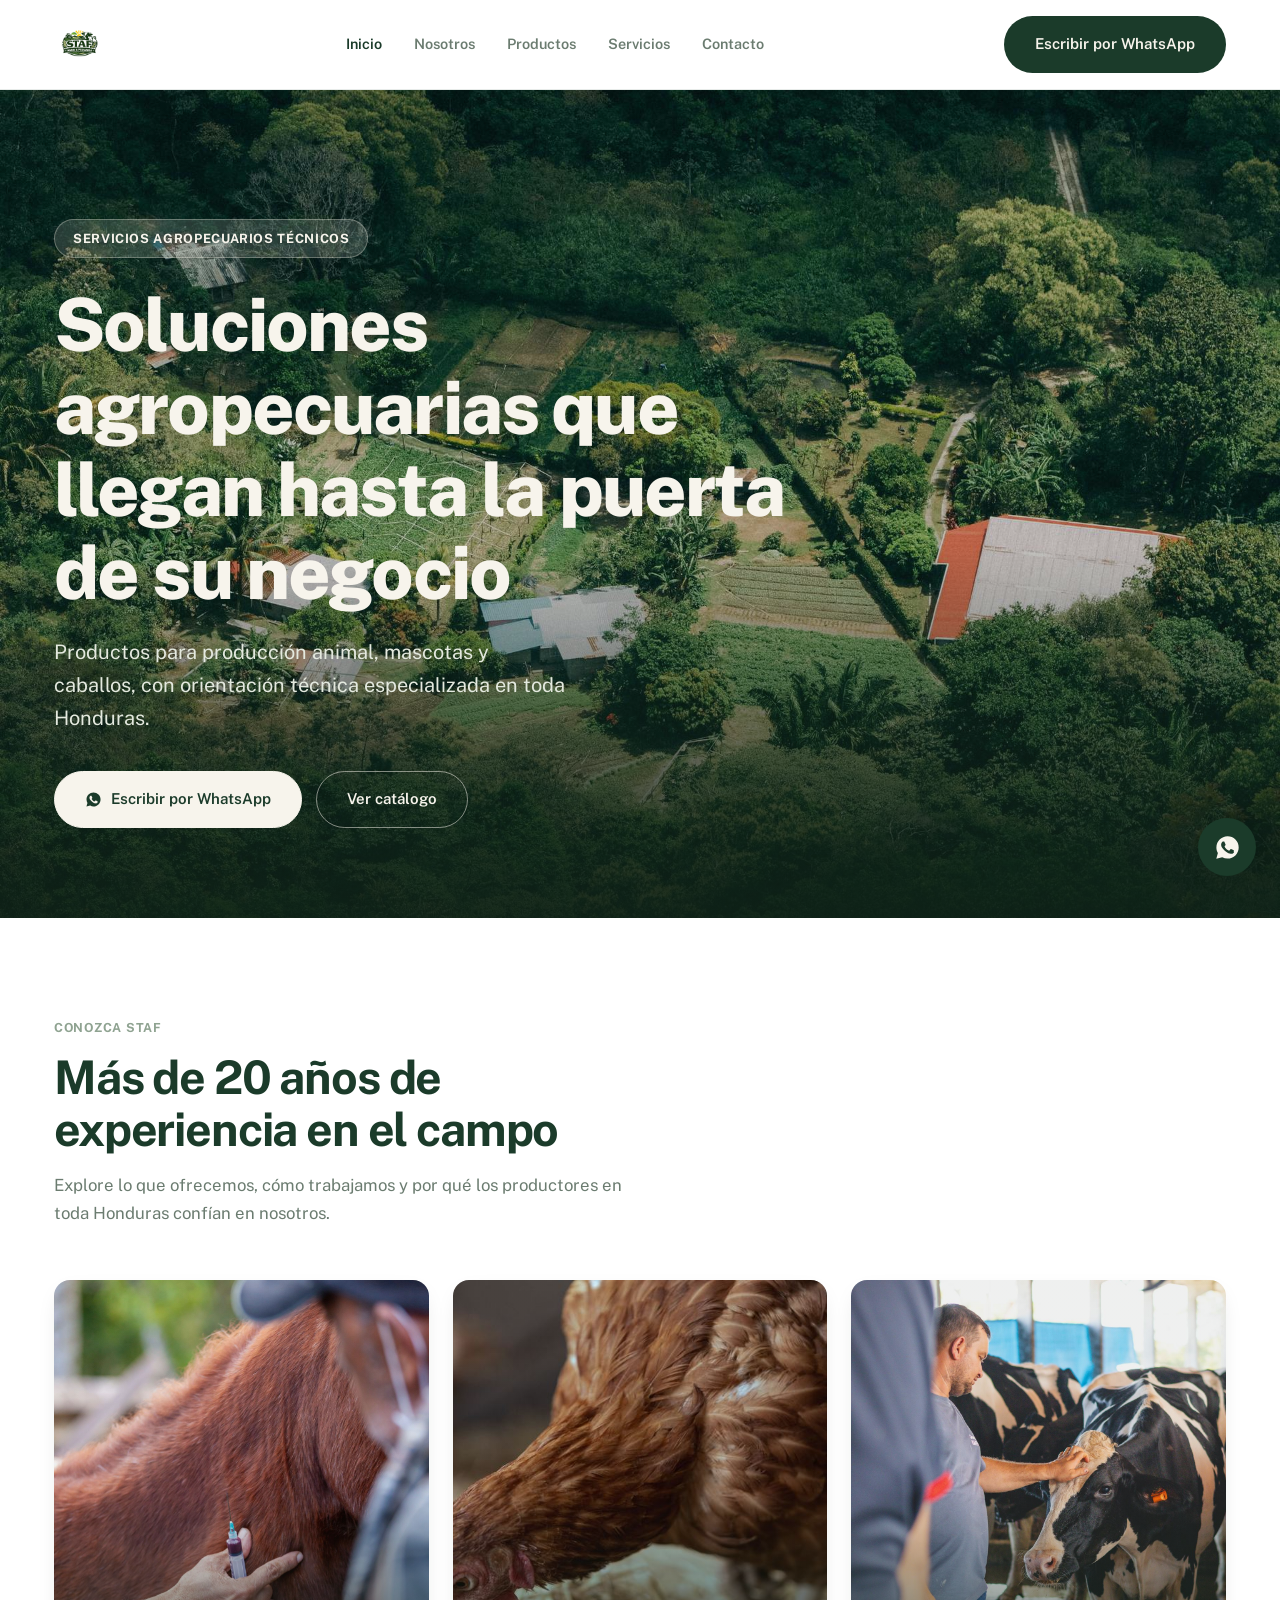
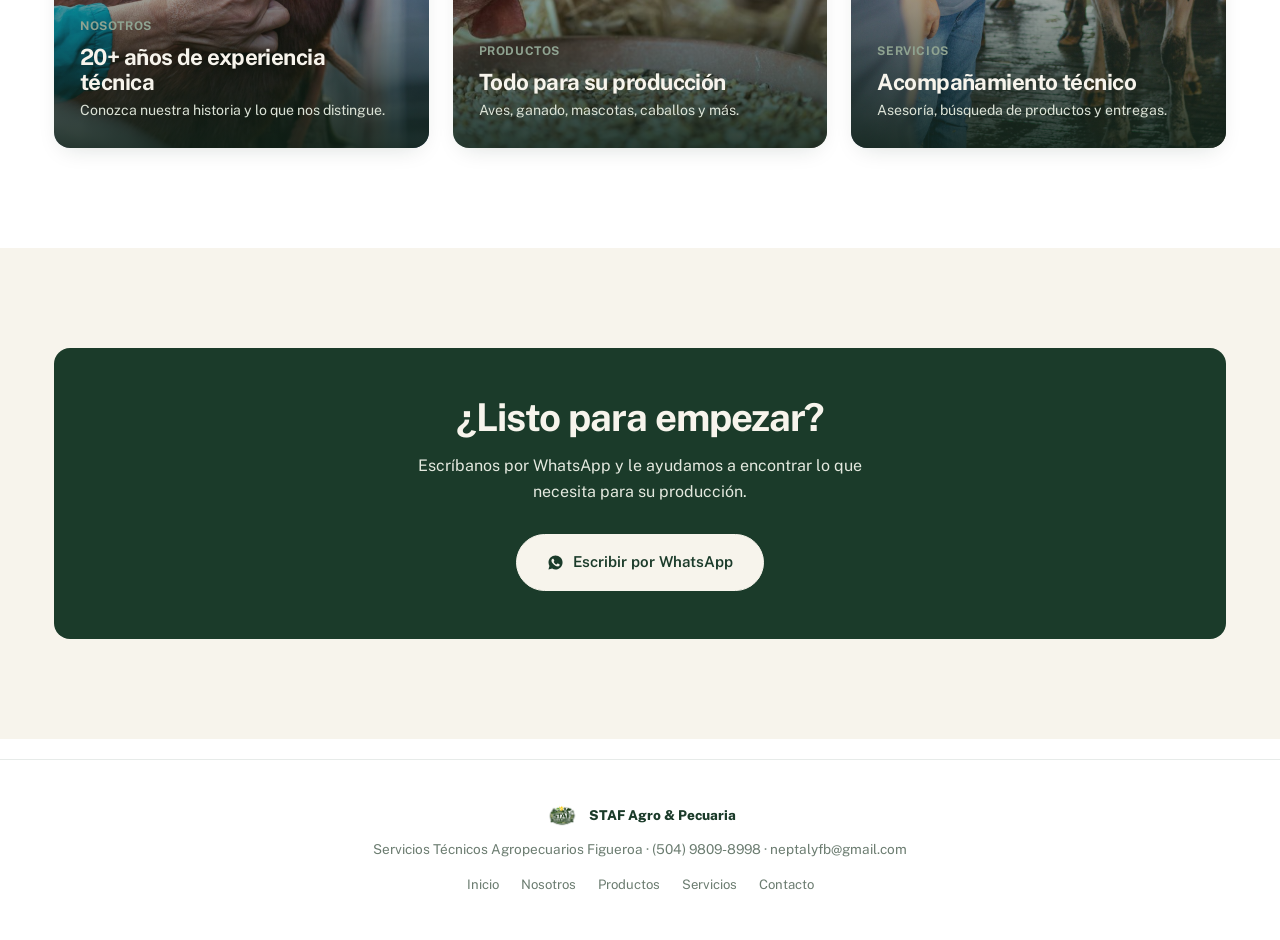
==== index.html @ bf6ffc3c "Add files via upload" ====
<!DOCTYPE html>
<html lang="es">
<head>
<meta charset="UTF-8">
<meta name="viewport" content="width=device-width, initial-scale=1.0">
<title>Inicio — STAF Agro &amp; Pecuaria</title>
<meta name="description" content="STAF Agro & Pecuaria: productos y asesoría técnica para producción animal y mascotas en toda Honduras.">
<link rel="preconnect" href="https://fonts.googleapis.com">
<link rel="preconnect" href="https://fonts.gstatic.com" crossorigin>
<link href="https://fonts.googleapis.com/css2?family=Public+Sans:wght@400;500;600;700;800&display=swap" rel="stylesheet">
<link rel="stylesheet" href="css/styles.css">
</head>
<body>

<header>
  <div class="nav-inner">
    <a href="index.html" class="brand">
      <img src="assets/logo.png" alt="STAF Agro & Pecuaria">
    </a>
    <button class="nav-toggle" id="navToggle" aria-label="Abrir menú" aria-expanded="false">
      <span></span><span></span><span></span>
    </button>
    <nav class="desktop-nav" id="mainNav">
      <ul>
        <li><a href="index.html" class="active">Inicio</a></li>
        <li><a href="nosotros.html">Nosotros</a></li>
        <li><a href="productos.html">Productos</a></li>
        <li><a href="servicios.html">Servicios</a></li>
        <li><a href="contacto.html">Contacto</a></li>
      </ul>
    </nav>
    <div class="nav-cta">
      <a href="https://wa.me/50498098998?text=Hola%20STAF%2C%20quisiera%20información%20sobre%20sus%20productos." class="btn btn-primary" target="_blank" rel="noopener">Escribir por WhatsApp</a>
    </div>
  </div>
</header>

<section class="hero" style="padding:0;">
  <div class="hero-media">
    <img src="assets/hero-aerial.jpg" alt="Vista aérea de finca en Honduras">
  </div>
  <div class="hero-content">
    <span class="hero-eyebrow">Servicios agropecuarios técnicos</span>
    <h1>Soluciones agropecuarias que llegan hasta la puerta de su negocio</h1>
    <p class="lede">Productos para producción animal, mascotas y caballos, con orientación técnica especializada en toda Honduras.</p>
    <div class="hero-actions">
      <a href="https://wa.me/50498098998?text=Hola%20STAF%2C%20quisiera%20información%20sobre%20sus%20productos." class="btn btn-light" target="_blank" rel="noopener">
        <svg viewBox="0 0 24 24" fill="currentColor"><path d="M12.04 2C6.58 2 2.13 6.45 2.13 11.91c0 1.75.46 3.45 1.32 4.95L2.05 22l5.25-1.38a9.87 9.87 0 0 0 4.74 1.21h.01c5.46 0 9.9-4.45 9.9-9.91 0-2.65-1.03-5.14-2.9-7.01A9.82 9.82 0 0 0 12.04 2zm5.8 14.14c-.24.68-1.4 1.3-1.93 1.38-.5.08-1.12.11-1.8-.11-.42-.13-.96-.31-1.65-.6-2.9-1.25-4.8-4.17-4.94-4.36-.14-.19-1.18-1.57-1.18-3 0-1.42.75-2.12 1.01-2.41.27-.29.58-.36.78-.36.19 0 .39 0 .56.01.18.01.42-.07.66.5.24.58.82 2 .89 2.14.07.15.12.32.02.51-.09.19-.14.31-.28.48-.14.16-.29.36-.42.49-.14.14-.28.29-.12.57.16.28.71 1.17 1.52 1.9 1.05.94 1.93 1.23 2.21 1.37.28.14.44.12.6-.07.16-.19.68-.79.87-1.06.18-.27.37-.22.62-.13.25.09 1.59.75 1.86.89.28.14.46.21.53.32.07.12.07.68-.17 1.36z"/></svg>
        Escribir por WhatsApp
      </a>
      <a href="productos.html" class="btn btn-line-light">Ver catálogo</a>
    </div>
  </div>
</section>

<section>
  <div class="container">
    <div class="section-head">
      <span class="eyebrow">Conozca STAF</span>
      <h2>Más de 20 años de experiencia en el campo</h2>
      <p>Explore lo que ofrecemos, cómo trabajamos y por qué los productores en toda Honduras confían en nosotros.</p>
    </div>
    <div class="teaser-grid">
      <a href="nosotros.html" class="teaser-card">
        <img src="assets/vaccine-care.jpg" alt="Nosotros">
        <div class="teaser-label">
          <span>Nosotros</span>
          <h3>20+ años de experiencia técnica</h3>
          <p>Conozca nuestra historia y lo que nos distingue.</p>
        </div>
      </a>
      <a href="productos.html" class="teaser-card">
        <img src="assets/chicken-feed.jpg" alt="Productos">
        <div class="teaser-label">
          <span>Productos</span>
          <h3>Todo para su producción</h3>
          <p>Aves, ganado, mascotas, caballos y más.</p>
        </div>
      </a>
      <a href="servicios.html" class="teaser-card">
        <img src="assets/dairy-cow-handler.jpg" alt="Servicios">
        <div class="teaser-label">
          <span>Servicios</span>
          <h3>Acompañamiento técnico</h3>
          <p>Asesoría, búsqueda de productos y entregas.</p>
        </div>
      </a>
    </div>
  </div>
</section>

<section class="alt-bg">
  <div class="container">
    <div class="home-cta">
      <h2>¿Listo para empezar?</h2>
      <p>Escríbanos por WhatsApp y le ayudamos a encontrar lo que necesita para su producción.</p>
      <a href="https://wa.me/50498098998?text=Hola%20STAF%2C%20quisiera%20información%20sobre%20sus%20productos." class="btn btn-light" target="_blank" rel="noopener">
        <svg viewBox="0 0 24 24" fill="currentColor"><path d="M12.04 2C6.58 2 2.13 6.45 2.13 11.91c0 1.75.46 3.45 1.32 4.95L2.05 22l5.25-1.38a9.87 9.87 0 0 0 4.74 1.21h.01c5.46 0 9.9-4.45 9.9-9.91 0-2.65-1.03-5.14-2.9-7.01A9.82 9.82 0 0 0 12.04 2zm5.8 14.14c-.24.68-1.4 1.3-1.93 1.38-.5.08-1.12.11-1.8-.11-.42-.13-.96-.31-1.65-.6-2.9-1.25-4.8-4.17-4.94-4.36-.14-.19-1.18-1.57-1.18-3 0-1.42.75-2.12 1.01-2.41.27-.29.58-.36.78-.36.19 0 .39 0 .56.01.18.01.42-.07.66.5.24.58.82 2 .89 2.14.07.15.12.32.02.51-.09.19-.14.31-.28.48-.14.16-.29.36-.42.49-.14.14-.28.29-.12.57.16.28.71 1.17 1.52 1.9 1.05.94 1.93 1.23 2.21 1.37.28.14.44.12.6-.07.16-.19.68-.79.87-1.06.18-.27.37-.22.62-.13.25.09 1.59.75 1.86.89.28.14.46.21.53.32.07.12.07.68-.17 1.36z"/></svg>
        Escribir por WhatsApp
      </a>
    </div>
  </div>
</section>


<footer>
  <div class="fbrand">
    <img src="assets/logo.png" alt="STAF Agro & Pecuaria">
    <span>STAF Agro &amp; Pecuaria</span>
  </div>
  <p>Servicios Técnicos Agropecuarios Figueroa · (504) 9809-8998 · neptalyfb@gmail.com</p>
  <div class="flinks">
    <a href="index.html">Inicio</a>
    <a href="nosotros.html">Nosotros</a>
    <a href="productos.html">Productos</a>
    <a href="servicios.html">Servicios</a>
    <a href="contacto.html">Contacto</a>
  </div>
</footer>

<a href="https://wa.me/50498098998?text=Hola%20STAF%2C%20quisiera%20información%20sobre%20sus%20productos." class="fab-whatsapp" target="_blank" rel="noopener" aria-label="Escribir por WhatsApp">
  <svg viewBox="0 0 24 24" fill="currentColor"><path d="M12.04 2C6.58 2 2.13 6.45 2.13 11.91c0 1.75.46 3.45 1.32 4.95L2.05 22l5.25-1.38a9.87 9.87 0 0 0 4.74 1.21h.01c5.46 0 9.9-4.45 9.9-9.91 0-2.65-1.03-5.14-2.9-7.01A9.82 9.82 0 0 0 12.04 2zm5.8 14.14c-.24.68-1.4 1.3-1.93 1.38-.5.08-1.12.11-1.8-.11-.42-.13-.96-.31-1.65-.6-2.9-1.25-4.8-4.17-4.94-4.36-.14-.19-1.18-1.57-1.18-3 0-1.42.75-2.12 1.01-2.41.27-.29.58-.36.78-.36.19 0 .39 0 .56.01.18.01.42-.07.66.5.24.58.82 2 .89 2.14.07.15.12.32.02.51-.09.19-.14.31-.28.48-.14.16-.29.36-.42.49-.14.14-.28.29-.12.57.16.28.71 1.17 1.52 1.9 1.05.94 1.93 1.23 2.21 1.37.28.14.44.12.6-.07.16-.19.68-.79.87-1.06.18-.27.37-.22.62-.13.25.09 1.59.75 1.86.89.28.14.46.21.53.32.07.12.07.68-.17 1.36z"/></svg>
</a>

<script src="js/main.js"></script>

</body>
</html>
---- css/styles.css ----
:root{
  --verde:#1B3B2A;
  --verde-profundo:#12291D;
  --salvia:#8FA391;
  --salvia-suave:#E4E9E0;
  --crema:#F7F4EC;
  --blanco:#FFFFFF;
  --texto:#233A2C;
  --texto-suave:#6B7C70;
  --linea:rgba(27,59,42,0.10);
  --radio:16px;
  --radio-sm:10px;
  --sombra:0 20px 50px -20px rgba(18,41,29,0.25);
  --sombra-sm:0 8px 24px -10px rgba(18,41,29,0.18);
}

*{box-sizing:border-box; margin:0; padding:0;}
html{scroll-behavior:smooth;}

body{
  font-family:'Public Sans', sans-serif;
  background:var(--blanco);
  color:var(--texto);
  line-height:1.65;
  font-size:16px;
  -webkit-font-smoothing:antialiased;
}

h1,h2,h3,h4{
  font-family:'Public Sans', sans-serif;
  font-weight:700;
  color:var(--verde);
  line-height:1.12;
  letter-spacing:-0.025em;
}

a{color:inherit; text-decoration:none;}
img{display:block; max-width:100%;}
ul{list-style:none;}
button{font-family:inherit;}

.container{max-width:1220px; margin:0 auto; padding:0 24px;}

.eyebrow{
  font-size:0.78rem;
  font-weight:700;
  letter-spacing:0.06em;
  text-transform:uppercase;
  color:var(--salvia);
}
.eyebrow.on-dark{color:var(--salvia);}

.btn{
  display:inline-flex;
  align-items:center;
  justify-content:center;
  gap:9px;
  padding:15px 30px;
  font-weight:600;
  font-size:0.94rem;
  border-radius:100px;
  border:1.5px solid transparent;
  cursor:pointer;
  transition:all .2s ease;
  white-space:nowrap;
}
.btn-primary{background:var(--verde); color:var(--crema);}
.btn-primary:hover{background:var(--verde-profundo); transform:translateY(-2px); box-shadow:var(--sombra-sm);}
.btn-line{background:transparent; border-color:var(--verde); color:var(--verde);}
.btn-line:hover{background:var(--verde); color:var(--crema);}
.btn-line-light{background:transparent; border-color:rgba(247,244,236,0.5); color:var(--crema);}
.btn-line-light:hover{background:rgba(247,244,236,0.15); border-color:var(--crema);}
.btn-light{background:var(--crema); color:var(--verde); border-color:var(--crema);}
.btn-light:hover{background:var(--blanco); transform:translateY(-2px); box-shadow:var(--sombra-sm);}
.btn svg{width:17px; height:17px;}

/* ---------- Header ---------- */
header{
  position:sticky; top:0; z-index:100;
  background:rgba(255,255,255,0.9);
  backdrop-filter:blur(10px);
  border-bottom:1px solid var(--linea);
}
.nav-inner{
  display:flex; align-items:center; justify-content:space-between;
  padding:16px 24px; max-width:1220px; margin:0 auto;
}
.brand{display:flex; align-items:center; gap:10px;}
.brand img{height:34px; width:auto;}
.brand-name{font-weight:800; font-size:1.02rem; color:var(--verde); letter-spacing:-0.02em;}
nav ul{display:flex; gap:32px;}
nav a{font-size:0.9rem; font-weight:600; color:var(--texto-suave); transition:color .15s;}
nav a:hover{color:var(--verde);}
nav a.active{color:var(--verde);}
.nav-cta{display:flex; align-items:center;}

.nav-toggle{display:none; flex-direction:column; gap:5px; background:none; border:none; cursor:pointer; padding:6px;}
.nav-toggle span{width:22px; height:2px; border-radius:2px; background:var(--verde); display:block;}

@media (max-width: 900px){
  .nav-cta .btn{padding:11px 20px; font-size:0.85rem;}
  nav.desktop-nav{
    position:absolute; top:100%; left:0; right:0;
    background:var(--blanco); border-bottom:1px solid var(--linea);
    max-height:0; overflow:hidden; transition:max-height .3s ease;
  }
  nav.desktop-nav.open{max-height:360px;}
  nav.desktop-nav ul{flex-direction:column; padding:6px 24px 18px; gap:0;}
  nav.desktop-nav li{border-top:1px solid var(--linea);}
  nav.desktop-nav a{display:block; padding:14px 0; color:var(--verde);}
  .nav-toggle{display:flex;}
}

section{padding:100px 0;}
@media (max-width:760px){section{padding:64px 0;}}

.page-head{padding-top:56px; padding-bottom:0;}
.page-head .eyebrow{display:block; margin-bottom:14px;}
.page-head h1{font-size:clamp(2.2rem, 4.6vw, 3.4rem); max-width:760px; margin-bottom:16px;}
.page-head p{color:var(--texto-suave); font-size:1.08rem; max-width:560px;}

.section-head{max-width:600px; margin-bottom:52px;}
.section-head .eyebrow{display:block; margin-bottom:14px;}
.section-head h2{font-size:clamp(2rem, 4vw, 2.9rem); margin-bottom:16px;}
.section-head p{color:var(--texto-suave); font-size:1.05rem;}

/* ---------- Hero (home) ---------- */
.hero{
  position:relative;
  min-height:92vh;
  display:flex;
  align-items:flex-end;
  color:var(--crema);
}
.hero-media{position:absolute; inset:0; z-index:0;}
.hero-media img{width:100%; height:100%; object-fit:cover;}
.hero-media::after{
  content:"";
  position:absolute; inset:0;
  background:linear-gradient(0deg, rgba(15,33,23,0.9) 0%, rgba(15,33,23,0.25) 45%, rgba(15,33,23,0.15) 100%);
}
.hero-content{position:relative; z-index:2; padding:0 24px 90px; max-width:1220px; margin:0 auto; width:100%;}
.hero-eyebrow{
  display:inline-block;
  font-size:0.8rem; font-weight:700; letter-spacing:0.05em; text-transform:uppercase;
  color:var(--crema);
  background:rgba(247,244,236,0.15);
  border:1px solid rgba(247,244,236,0.3);
  padding:8px 18px;
  border-radius:100px;
  margin-bottom:26px;
}
.hero-content h1{
  color:var(--crema);
  font-size:clamp(2.6rem, 6.4vw, 4.6rem);
  max-width:820px;
  margin-bottom:22px;
  font-weight:800;
}
.hero-content .lede{font-size:clamp(1.05rem, 1.8vw, 1.25rem); max-width:520px; color:#E4E9DF; margin-bottom:36px;}
.hero-actions{display:flex; flex-wrap:wrap; gap:14px;}

/* ---------- Home teaser cards ---------- */
.teaser-grid{display:grid; grid-template-columns:repeat(3, 1fr); gap:24px;}
.teaser-card{
  border-radius:var(--radio); overflow:hidden; position:relative;
  aspect-ratio:4/5; box-shadow:var(--sombra-sm);
}
.teaser-card img{width:100%; height:100%; object-fit:cover; transition:transform .6s ease;}
.teaser-card:hover img{transform:scale(1.06);}
.teaser-card::after{content:""; position:absolute; inset:0; background:linear-gradient(0deg, rgba(15,33,23,0.88) 0%, rgba(15,33,23,0.05) 55%);}
.teaser-card .teaser-label{position:absolute; bottom:0; left:0; right:0; z-index:2; padding:26px;}
.teaser-card .teaser-label span{font-size:0.75rem; font-weight:700; letter-spacing:0.05em; text-transform:uppercase; color:var(--salvia);}
.teaser-card h3{color:var(--crema); font-size:1.4rem; margin:6px 0 4px;}
.teaser-card p{font-size:0.88rem; color:#DCE3D7;}
@media (max-width:800px){.teaser-grid{grid-template-columns:1fr;}}

.home-cta{
  background:var(--verde); color:var(--crema); border-radius:var(--radio);
  padding:48px 44px; text-align:center;
}
.home-cta h2{color:var(--crema); font-size:clamp(1.8rem,3.4vw,2.4rem); margin-bottom:14px;}
.home-cta p{color:#E4E9DF; max-width:480px; margin:0 auto 28px;}

/* ---------- Nosotros ---------- */
.nosotros-grid{display:grid; grid-template-columns:1.15fr 0.85fr; gap:60px; align-items:center;}
.nosotros-photo{border-radius:var(--radio); overflow:hidden; box-shadow:var(--sombra);}
.nosotros-photo img{width:100%; height:640px; object-fit:cover;}
.nosotros-body .eyebrow{display:block; margin-bottom:16px;}
.nosotros-body h2{font-size:clamp(2rem, 3.6vw, 2.7rem); margin-bottom:20px;}
.nosotros-body p{color:var(--texto-suave); font-size:1.05rem; margin-bottom:28px;}
.stat-bar{display:flex; gap:40px; padding-top:28px; border-top:1px solid var(--linea);}
.stat-bar .stat b{display:block; font-size:2rem; font-weight:800; color:var(--verde);}
.stat-bar .stat span{font-size:0.85rem; color:var(--texto-suave);}

@media (max-width:900px){
  .nosotros-grid{grid-template-columns:1fr; gap:36px;}
  .nosotros-photo img{height:400px;}
}

.diffs-grid{display:grid; grid-template-columns:repeat(3,1fr); gap:36px; margin-top:60px;}
.diffs-grid div b{display:block; color:var(--verde); font-size:1.05rem; margin-bottom:8px;}
.diffs-grid div p{color:var(--texto-suave); font-size:0.92rem;}
@media (max-width:700px){.diffs-grid{grid-template-columns:1fr; gap:24px;}}

/* ---------- Productos ---------- */
.alt-bg{background:var(--crema);}
.prod-grid{display:grid; grid-template-columns:repeat(2, 1fr); gap:24px;}
.prod-card{
  position:relative; border-radius:var(--radio); overflow:hidden;
  aspect-ratio:5/4; box-shadow:var(--sombra-sm);
}
.prod-card img{width:100%; height:100%; object-fit:cover; transition:transform .6s ease;}
.prod-card:hover img{transform:scale(1.05);}
.prod-card::after{content:""; position:absolute; inset:0; background:linear-gradient(0deg, rgba(15,33,23,0.85) 0%, rgba(15,33,23,0.05) 55%);}
.prod-card .prod-label{position:absolute; bottom:0; left:0; right:0; z-index:2; padding:28px;}
.prod-card h3{color:var(--crema); font-size:1.55rem; margin-bottom:5px;}
.prod-card p{font-size:0.92rem; color:#DCE3D7;}

.prod-note{
  margin-top:28px; background:var(--verde); color:var(--crema);
  border-radius:var(--radio); padding:38px 44px;
  display:flex; align-items:center; justify-content:space-between; gap:24px; flex-wrap:wrap;
}
.prod-note p{max-width:520px; font-size:1rem; color:#E4E9DF;}
.prod-note strong{display:block; color:var(--crema); font-size:1.4rem; margin-bottom:6px;}

@media (max-width:700px){.prod-grid{grid-template-columns:1fr;}}

/* ---------- Servicios ---------- */
.serv-block{display:grid; grid-template-columns:1fr 1fr; gap:60px; align-items:center; margin-bottom:80px;}
.serv-block:last-child{margin-bottom:0;}
.serv-block.reverse .serv-photo{order:2;}
.serv-block.reverse .serv-text{order:1;}
.serv-photo{border-radius:var(--radio); overflow:hidden; box-shadow:var(--sombra-sm);}
.serv-photo img{width:100%; height:380px; object-fit:cover;}
.serv-num{font-weight:800; color:var(--salvia); font-size:0.95rem; letter-spacing:0.05em; margin-bottom:14px; display:block;}
.serv-text h3{font-size:1.7rem; margin-bottom:14px;}
.serv-text p{color:var(--texto-suave); font-size:1.02rem;}

@media (max-width:800px){
  .serv-block, .serv-block.reverse{grid-template-columns:1fr; gap:26px;}
  .serv-block.reverse .serv-photo, .serv-block.reverse .serv-text{order:initial;}
  .serv-photo img{height:280px;}
  .serv-block{margin-bottom:48px;}
}

/* ---------- Galería ---------- */
.gal-grid{display:grid; grid-template-columns:repeat(3, 1fr); gap:20px;}
.gal-grid figure{border-radius:var(--radio); overflow:hidden; aspect-ratio:4/5;}
.gal-grid figure:nth-child(3n+2){aspect-ratio:4/5.6;}
.gal-grid img{width:100%; height:100%; object-fit:cover; transition:transform .6s ease;}
.gal-grid figure:hover img{transform:scale(1.07);}
@media (max-width:800px){
  .gal-grid{grid-template-columns:repeat(2,1fr);}
}

/* ---------- FAQ ---------- */
.faq-grid{display:grid; grid-template-columns:0.9fr 1.1fr; gap:60px;}
.faq-item{border-bottom:1px solid var(--linea); padding:26px 0;}
.faq-item:first-child{padding-top:0;}
.faq-q{display:flex; align-items:center; justify-content:space-between; gap:20px; cursor:pointer; background:none; border:none; width:100%; text-align:left;}
.faq-q h4{font-size:1.05rem; font-weight:700; color:var(--verde);}
.faq-q .plus{font-size:1.5rem; color:var(--verde); font-weight:300; transition:transform .25s ease; flex-shrink:0;}
.faq-item.open .plus{transform:rotate(45deg);}
.faq-a{max-height:0; overflow:hidden; transition:max-height .25s ease;}
.faq-a p{padding-top:14px; color:var(--texto-suave); font-size:0.98rem;}

@media (max-width:800px){.faq-grid{grid-template-columns:1fr; gap:24px;}}

/* ---------- Contacto ---------- */
.contact-card{
  position:relative; border-radius:var(--radio); overflow:hidden;
  background:var(--verde-profundo); color:var(--crema);
  box-shadow:var(--sombra);
}
.contact-bg{position:absolute; inset:0; opacity:0.25;}
.contact-bg img{width:100%; height:100%; object-fit:cover;}
.contact-bg::after{content:""; position:absolute; inset:0; background:linear-gradient(120deg, rgba(15,33,23,0.95), rgba(15,33,23,0.6));}
.contact-grid{position:relative; z-index:2; display:grid; grid-template-columns:1fr 1fr;}
.contact-info{padding:56px;}
.contact-info h2{color:var(--crema); font-size:clamp(1.9rem,3.4vw,2.5rem); margin:16px 0 18px;}
.contact-info p{color:#C9D3C4; font-size:0.98rem; max-width:380px; margin-bottom:32px;}
.c-row{display:flex; align-items:center; gap:14px; padding:15px 0; border-top:1px solid rgba(247,244,236,0.12);}
.c-row:first-of-type{border-top:none;}
.c-row svg{width:19px; height:19px; color:var(--salvia); flex-shrink:0;}
.c-row a, .c-row span{font-size:0.95rem; color:var(--crema);}

.contact-form{padding:56px; background:rgba(247,244,236,0.04); backdrop-filter:blur(4px);}
.contact-form h3{color:var(--crema); font-size:1.4rem; margin-bottom:24px;}
.field{margin-bottom:18px;}
.field label{display:block; font-size:0.76rem; font-weight:700; letter-spacing:0.04em; text-transform:uppercase; color:var(--salvia); margin-bottom:8px;}
.field input, .field textarea{
  width:100%; padding:13px 16px; background:rgba(247,244,236,0.08);
  border:1px solid rgba(247,244,236,0.2); border-radius:var(--radio-sm);
  font-family:'Public Sans', sans-serif; font-size:0.96rem; color:var(--crema); resize:vertical;
}
.field input::placeholder, .field textarea::placeholder{color:rgba(247,244,236,0.4);}
.field input:focus, .field textarea:focus{outline:none; border-color:var(--salvia); background:rgba(247,244,236,0.12);}
.contact-form .btn{width:100%; margin-top:6px;}

@media (max-width:800px){
  .contact-grid{grid-template-columns:1fr;}
  .contact-info, .contact-form{padding:40px 28px;}
}

/* ---------- Footer ---------- */
footer{padding:44px 0; text-align:center; color:var(--texto-suave); font-size:0.85rem; border-top:1px solid var(--linea); margin-top:20px;}
footer .fbrand{display:flex; align-items:center; justify-content:center; gap:9px; margin-bottom:10px;}
footer img{height:24px;}
footer .fbrand span{font-weight:800; color:var(--verde);}
footer .flinks{display:flex; justify-content:center; gap:22px; margin-top:14px; flex-wrap:wrap;}
footer .flinks a{color:var(--texto-suave); font-size:0.82rem;}
footer .flinks a:hover{color:var(--verde);}

/* ---------- Floating WhatsApp ---------- */
.fab-whatsapp{
  position:fixed; bottom:24px; right:24px; z-index:90;
  background:var(--verde); color:var(--crema);
  width:58px; height:58px; border-radius:50%;
  display:flex; align-items:center; justify-content:center;
  box-shadow:var(--sombra-sm);
  transition:transform .2s ease, background .2s ease;
}
.fab-whatsapp:hover{transform:scale(1.08); background:var(--verde-profundo);}
.fab-whatsapp svg{width:27px; height:27px;}

@media (prefers-reduced-motion: reduce){
  html{scroll-behavior:auto;}
  *{transition:none !important;}
}
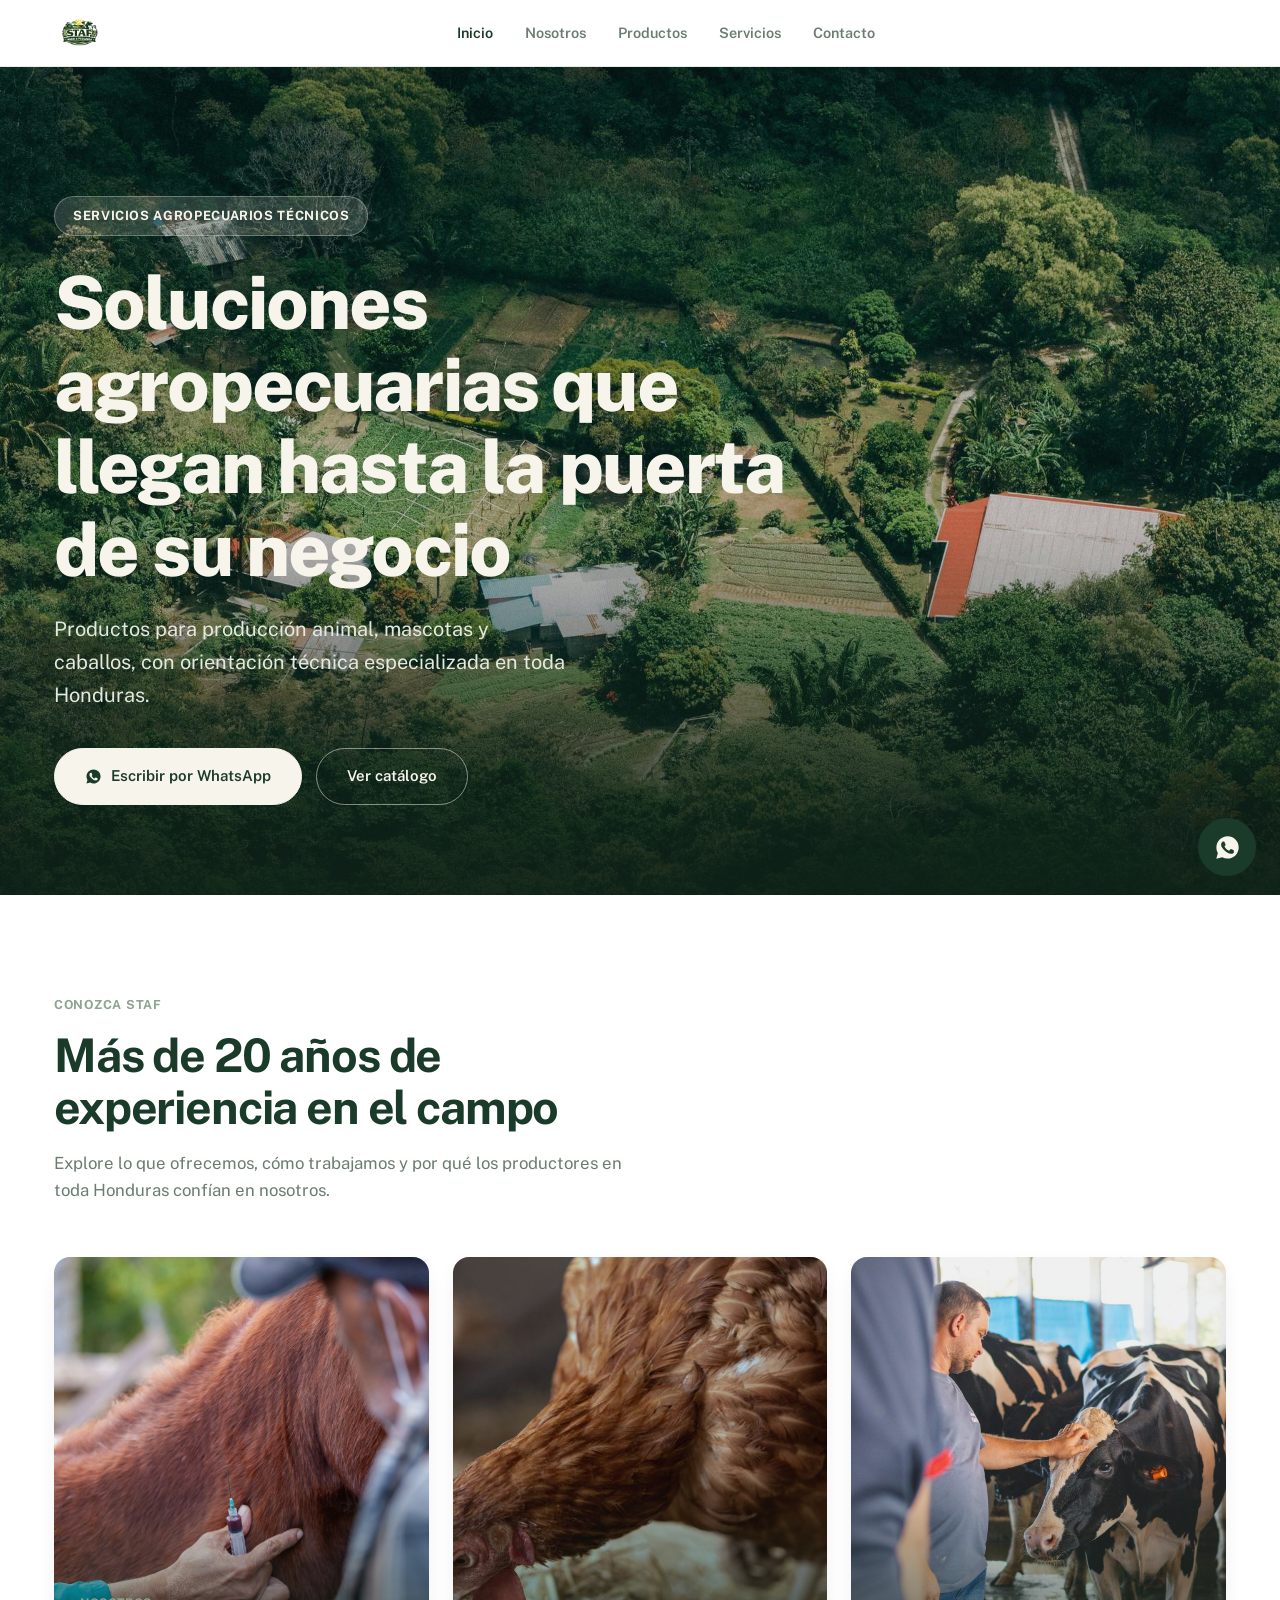
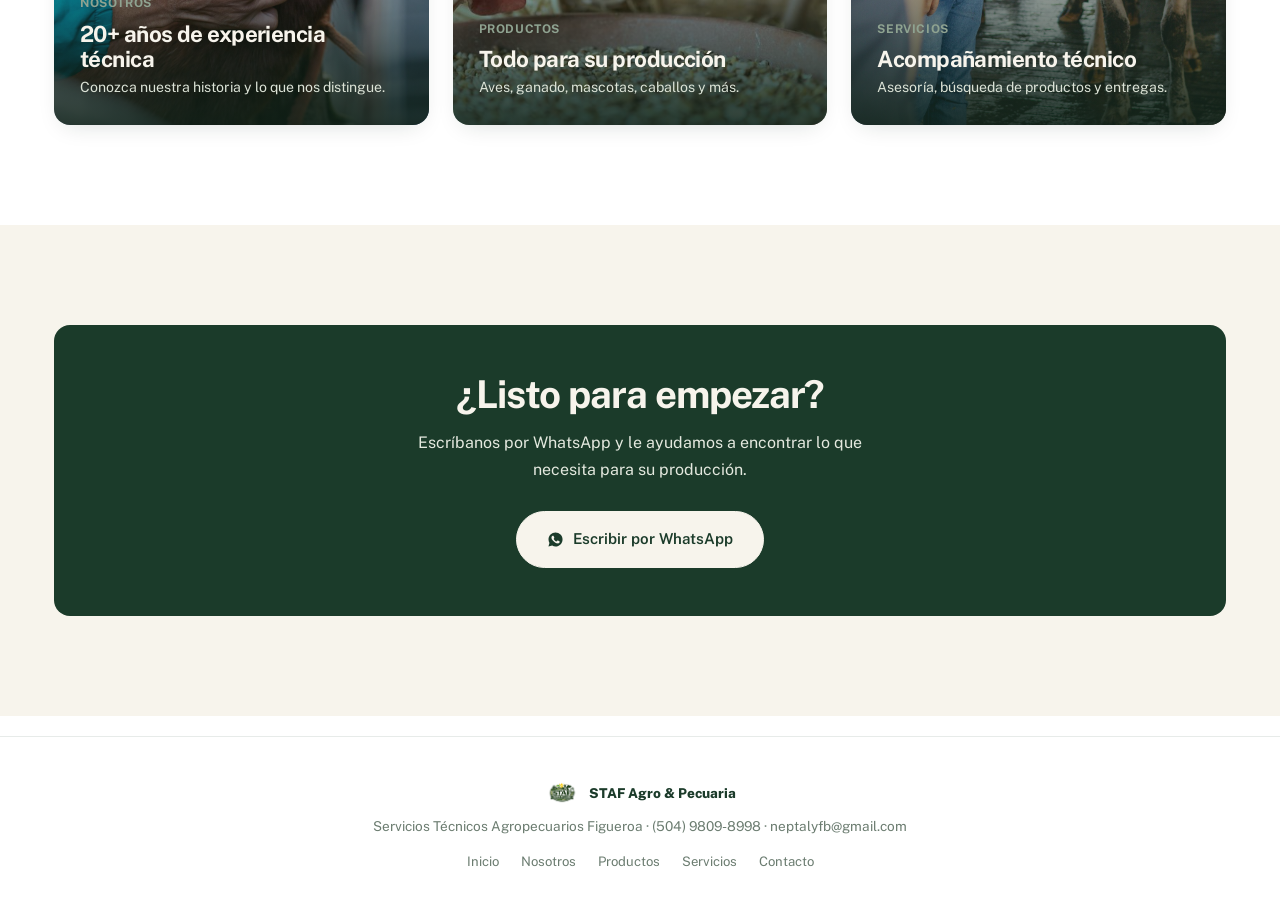
==== commit f40b47d3: "remove whatsup btn" ====
--- a/index.html
+++ b/index.html
@@ -8,6 +8,8 @@
 <link rel="preconnect" href="https://fonts.googleapis.com">
 <link rel="preconnect" href="https://fonts.gstatic.com" crossorigin>
 <link href="https://fonts.googleapis.com/css2?family=Public+Sans:wght@400;500;600;700;800&display=swap" rel="stylesheet">
+<link rel="icon" type="image/png" href="assets/logo.png">
+<link rel="apple-touch-icon" href="assets/logo.png">
 <link rel="stylesheet" href="css/styles.css">
 </head>
 <body>
@@ -30,7 +32,6 @@
       </ul>
     </nav>
     <div class="nav-cta">
-      <a href="https://wa.me/50498098998?text=Hola%20STAF%2C%20quisiera%20información%20sobre%20sus%20productos." class="btn btn-primary" target="_blank" rel="noopener">Escribir por WhatsApp</a>
     </div>
   </div>
 </header>
--- a/css/styles.css
+++ b/css/styles.css
@@ -99,6 +99,10 @@
 
 @media (max-width: 900px){
   .nav-cta .btn{padding:11px 20px; font-size:0.85rem;}
+  .nav-inner{position:relative;}
+  .nav-toggle{order:1;}
+  .brand{order:2; position:absolute; left:50%; transform:translateX(-50%);}
+  .nav-cta{order:3; margin-left:auto;}
   nav.desktop-nav{
     position:absolute; top:100%; left:0; right:0;
     background:var(--blanco); border-bottom:1px solid var(--linea);
